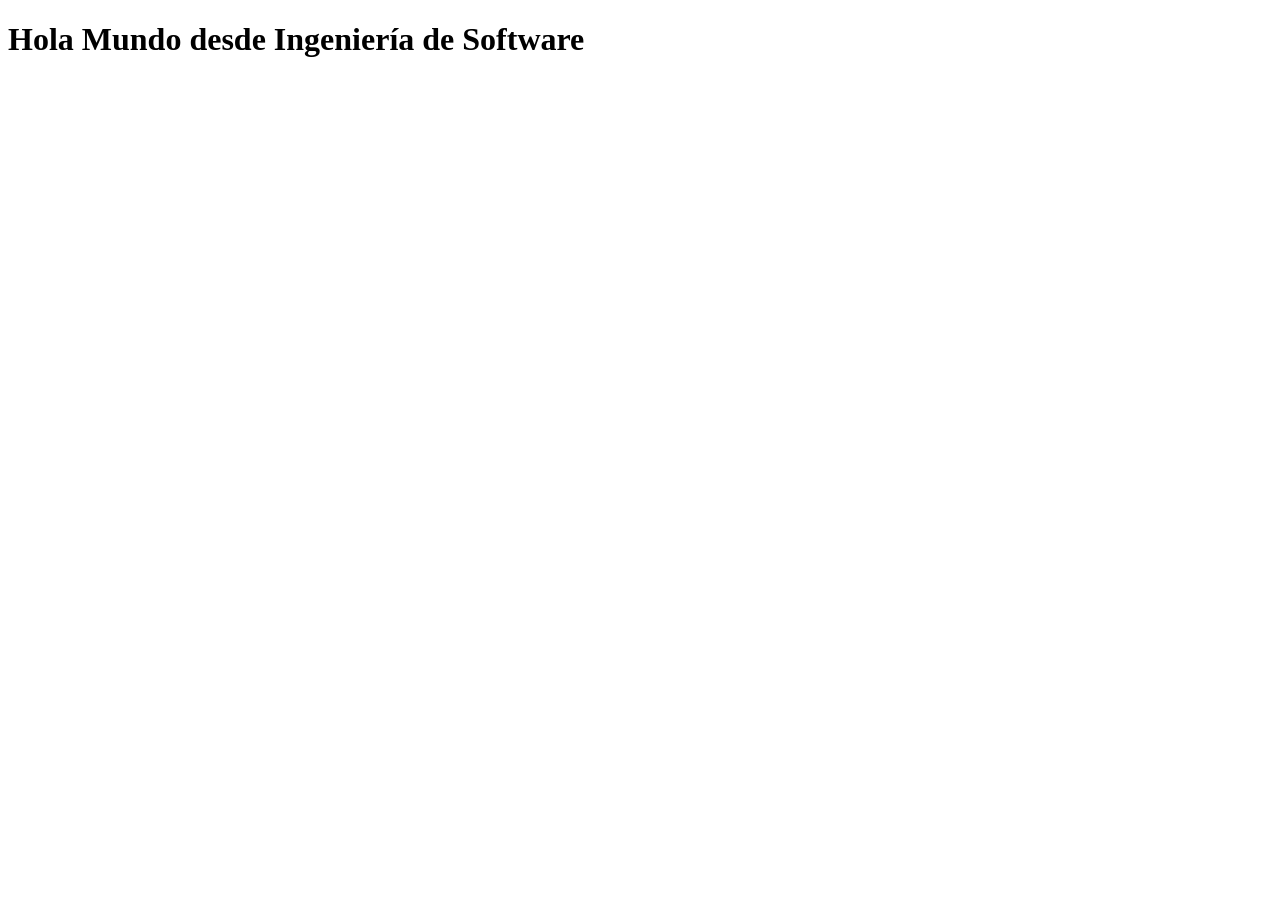
==== index.html @ 893bb473 "archivo html" ====
<!DOCTYPE html>
<html lang="en">
<head>
    <meta charset="UTF-8">
    <meta name="viewport" content="width=device-width, initial-scale=1.0">
    <title>Document</title>
</head>
<body>
    <h1>Hola Mundo desde Ingeniería de Software</h1>
</body>
</html>
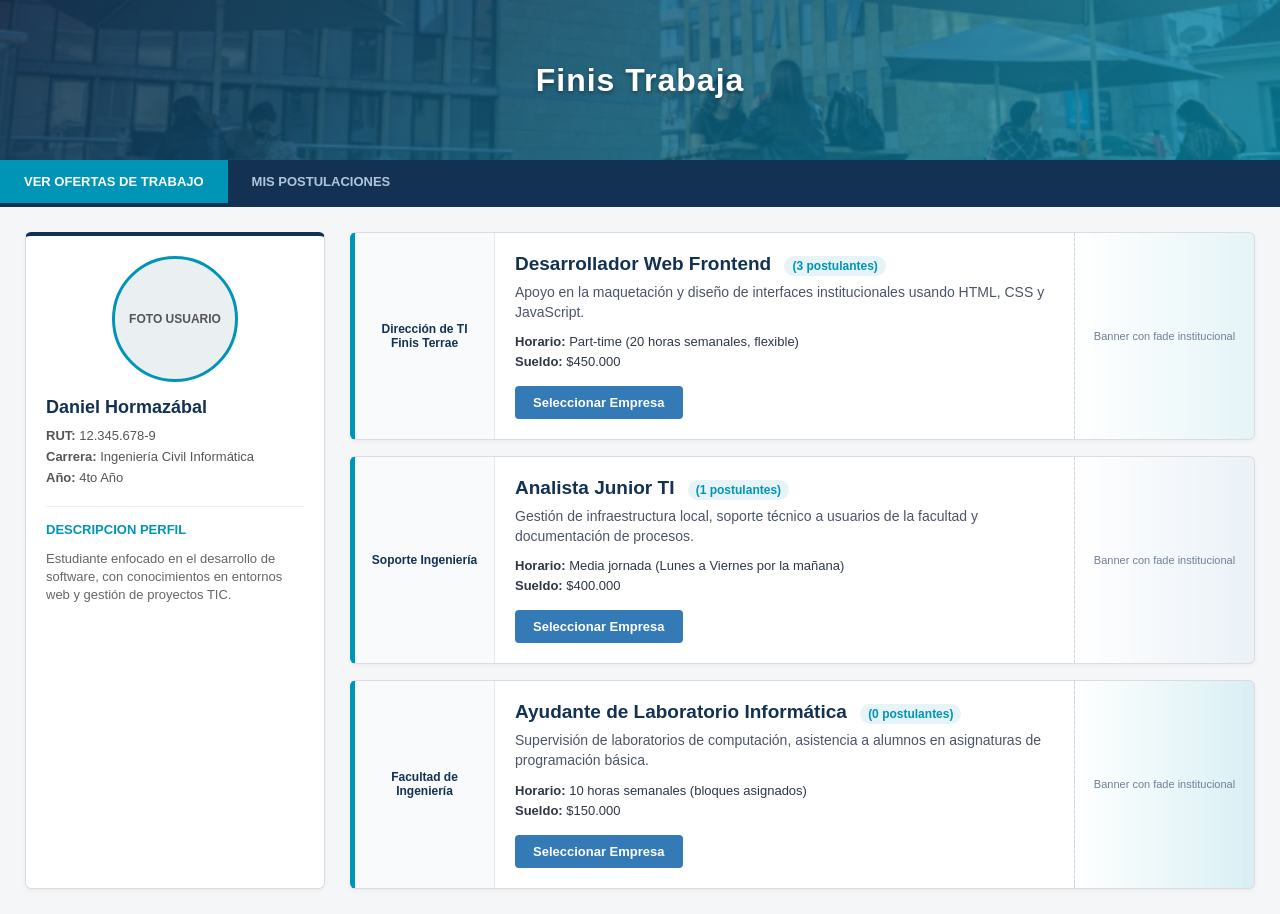
==== commit 08a9d547: "Estructura inicial de la página" ====
--- a/index.html
+++ b/index.html
@@ -1,11 +1,85 @@
 <!DOCTYPE html>
-<html lang="en">
+<html lang="es">
 <head>
     <meta charset="UTF-8">
     <meta name="viewport" content="width=device-width, initial-scale=1.0">
-    <title>Document</title>
+    <title>Finis Trabaja - Panel de Estudiante</title>
+    <!-- Vincularemos un archivo CSS más adelante para que se vea ordenado -->
+    <link rel="stylesheet" href="style.css">
 </head>
 <body>
-    <h1>Hola Mundo desde Ingeniería de Software</h1>
+
+<!-- 1. BANNER SUPERIOR DE LA UNIVERSIDAD -->
+    <header class="main-header">
+        <div class="banner-container">
+            <!-- Cargamos tu nueva imagen desde la carpeta -->
+            <img src="images/banner-uft.png" alt="Universidad Finis Terrae" class="banner-img">
+            <h1>Finis Trabaja</h1>
+        </div>
+        <!-- Navegación por pestañas -->
+        <nav class="tab-navigation">
+            <button class="tab-button active">VER OFERTAS DE TRABAJO</button>
+            <button class="tab-button">MIS POSTULACIONES</button>
+        </nav>
+    </header>
+
+    <div class="main-container">
+        
+        <!-- 2. BARRA LATERAL (DATOS USUARIO) -->
+        <aside class="profile-sidebar">
+            <div class="profile-avatar">FOTO USUARIO</div>
+            <div class="profile-info">
+                <h2>Daniel Hormazábal</h2>
+                <p><strong>RUT:</strong> 12.345.678-9</p>
+                <p><strong>Carrera:</strong> Ingeniería Civil Informática</p>
+                <p><strong>Año:</strong> 4to Año</p>
+            </div>
+            <div class="profile-description">
+                <h3>DESCRIPCION PERFIL</h3>
+                <p>Estudiante enfocado en el desarrollo de software, con conocimientos en entornos web y gestión de proyectos TIC.</p>
+            </div>
+        </aside>
+
+        <!-- 3. CONTENEDOR PRINCIPAL DE OFERTAS -->
+        <main class="offers-content">
+            
+            <!-- TARJETA DE OFERTA 1 -->
+            <article class="offer-card">
+                <div class="company-logo">FOTO EMPRESA</div>
+                
+                <div class="offer-details">
+                    <h2 class="offer-title">Desarrollador Web Frontend <span class="postulants-badge">(3 postulantes)</span></h2>
+                    <p class="offer-description">Busco estudiante para apoyar en la maquetación y diseño de interfaces usando HTML, CSS y componentes JavaScript.</p>
+                    <p class="offer-schedule"><strong>Horario:</strong> Part-time (20 horas semanales, flexible)</p>
+                    <p class="offer-salary"><strong>Sueldo:</strong> $450.000</p>
+                    <button class="apply-button">Seleccionar Empresa</button>
+                </div>
+
+                <div class="company-banner">
+                    <span>imagen empresa estilo banner con fade</span>
+                </div>
+            </article>
+
+            <!-- TARJETA DE OFERTA 2 -->
+            <article class="offer-card">
+                <div class="company-logo">FOTO EMPRESA</div>
+                
+                <div class="offer-details">
+                    <h2 class="offer-title">Analista Junior TI <span class="postulants-badge">(1 postulante)</span></h2>
+                    <p class="offer-description">Apoyo en la gestión de infraestructura local, soporte técnico a usuarios y documentación de procesos del área.</p>
+                    <p class="offer-schedule"><strong>Horario:</strong> Media jornada (Lunes a Viernes por la mañana)</p>
+                    <p class="offer-salary"><strong>Sueldo:</strong> $400.000</p>
+                    <button class="apply-button">Seleccionar Empresa</button>
+                </div>
+
+                <div class="company-banner">
+                    <span>imagen empresa estilo banner con fade</span>
+                </div>
+            </article>
+
+        </main>
+    </div>
+
+<script src="script.js"></script>
 </body>
 </html>
--- a/style.css
+++ b/style.css
@@ -0,0 +1,279 @@
+/* ==========================================================================
+   CONFIGURACIÓN GENERAL
+   ========================================================================== */
+body {
+    font-family: 'Segoe UI', Tahoma, Geneva, Verdana, sans-serif;
+    margin: 0;
+    padding: 0;
+    background-color: #f4f6f8;
+}
+
+/* ==========================================================================
+   1. BANNER SUPERIOR (IDENTIDAD E-FINIS)
+   ========================================================================== */
+.main-header {
+    background-color: #fff;
+    border-bottom: 4px solid #133253; /* Azul Marino Oscuro de la U */
+    width: 100%;
+}
+
+/* Contenedor del Banner: Ahora se estira por completo con la ventana */
+.banner-container {
+    position: relative; /* Para poder posicionar el filtro encima */
+    width: 100%;        /* Ocupa el 100% del ancho de la ventana */
+    height: 160px;      /* Altura fija para el banner */
+    background-color: #133253; /* Color de respaldo oficial */
+    overflow: hidden;
+    display: flex;
+    align-items: center;
+    justify-content: center;
+}
+
+/* CORRECCIÓN: La imagen ahora se adapta obligatoriamente al ancho de la ventana */
+.banner-img {
+    position: absolute;
+    top: 0;
+    left: 0;
+    width: 100%;        /* Fuerza a la imagen a cubrir todo el ancho disponible */
+    height: 100%;       /* Fuerza a la imagen a cubrir todo el alto disponible */
+    object-fit: cover;  /* Hace que la imagen se adapte y recorte sin deformarse ni dejar espacios blancos */
+    object-position: center; /* Centra el enfoque de la foto */
+}
+
+/* El filtro azul traslúcido encima de la foto */
+.banner-container::after {
+    content: '';
+    position: absolute;
+    top: 0;
+    left: 0;
+    width: 100%;
+    height: 100%;
+    /* Degradado con los dos colores institucionales y opacidad */
+    background: linear-gradient(135deg, rgba(19, 50, 83, 0.85), rgba(0, 148, 182, 0.7));
+    z-index: 1;
+}
+
+/* El título "Finis Trabaja" por sobre el filtro */
+.banner-container h1 {
+    position: relative;
+    z-index: 2; /* Lo levanta por encima del filtro */
+    color: white;
+    font-size: 32px;
+    font-weight: bold;
+    text-shadow: 0 2px 4px rgba(0,0,0,0.4);
+    margin: 0;
+    letter-spacing: 1px;
+}
+
+/* ==========================================================================
+   NAVEGACIÓN POR PESTAÑAS
+   ========================================================================== */
+.tab-navigation {
+    display: flex;
+    background-color: #133253; /* Fondo azul marino */
+    width: 100%;
+}
+
+.tab-button {
+    background: none;
+    border: none;
+    color: #b0c4de;
+    padding: 14px 24px;
+    font-size: 13px;
+    font-weight: bold;
+    cursor: pointer;
+    transition: background 0.2s, color 0.2s;
+}
+
+.tab-button:hover {
+    background-color: #1a446c;
+    color: #fff;
+}
+
+.tab-button.active {
+    background-color: #0094b6; /* Resalta con el turquesa de E-Finis */
+    color: white;
+}
+
+/* ==========================================================================
+   2. DISTRIBUCIÓN DEL PANEL (GRILLA DE DOS COLUMNAS)
+   ========================================================================== */
+.main-container {
+    display: grid;
+    grid-template-columns: 300px 1fr; /* 300px fijo para perfil, el resto para ofertas */
+    gap: 25px;
+    padding: 25px;
+    max-width: 1400px;
+    margin: 0 auto;
+}
+
+/* ==========================================================================
+   BARRA LATERAL (PERFIL DEL ESTUDIANTE)
+   ========================================================================== */
+.profile-sidebar {
+    background-color: white;
+    border: 1px solid #dcdcdc;
+    border-top: 4px solid #133253; /* Línea superior azul marino */
+    border-radius: 6px;
+    padding: 20px;
+    text-align: center;
+    box-shadow: 0 2px 4px rgba(0,0,0,0.04);
+}
+
+.profile-avatar {
+    width: 120px;
+    height: 120px;
+    border-radius: 50%; /* Lo hace círculo */
+    background-color: #eaeff2;
+    border: 3px solid #0094b6; /* Círculo turquesa de E-Finis */
+    margin: 0 auto 15px auto;
+    display: flex;
+    align-items: center;
+    justify-content: center;
+    font-weight: bold;
+    color: #555;
+    font-size: 12px;
+}
+
+.profile-info {
+    text-align: left;
+    border-bottom: 1px solid #edf1f4;
+    padding-bottom: 15px;
+    margin-bottom: 15px;
+}
+
+.profile-info h2 {
+    font-size: 18px;
+    margin: 0 0 10px 0;
+    color: #133253;
+}
+
+.profile-info p {
+    margin: 6px 0;
+    font-size: 13px;
+    color: #555;
+}
+
+.profile-description {
+    text-align: left;
+}
+
+.profile-description h3 {
+    font-size: 13px;
+    color: #0094b6;
+    margin: 0 0 6px 0;
+    text-transform: uppercase;
+}
+
+.profile-description p {
+    font-size: 13px;
+    color: #666;
+    line-height: 1.4;
+}
+
+/* ==========================================================================
+   3. CONTENEDOR Y TARJETAS DE OFERTAS
+   ========================================================================== */
+.offers-content {
+    display: flex;
+    flex-direction: column;
+    gap: 16px;
+}
+
+.offer-card {
+    background-color: white;
+    border: 1px solid #dcdcdc;
+    border-left: 5px solid #0094b6; /* Línea de acento turquesa al lado izquierdo */
+    border-radius: 6px;
+    display: grid;
+    grid-template-columns: 140px 1fr 180px; /* Logo, Info, Banner lateral */
+    align-items: center;
+    overflow: hidden;
+    box-shadow: 0 2px 4px rgba(0,0,0,0.04);
+    transition: transform 0.2s, box-shadow 0.2s;
+}
+
+/* Efecto visual cuando el mouse pasa sobre la tarjeta */
+.offer-card:hover {
+    transform: translateY(-2px);
+    box-shadow: 0 4px 8px rgba(0,0,0,0.08);
+}
+
+.company-logo {
+    height: 100%;
+    background-color: #f8fafc;
+    display: flex;
+    align-items: center;
+    justify-content: center;
+    font-size: 12px;
+    font-weight: bold;
+    color: #133253;
+    border-right: 1px solid #e2e8f0;
+    text-align: center;
+    padding: 15px;
+}
+
+.offer-details {
+    padding: 20px;
+}
+
+.offer-title {
+    font-size: 19px;
+    margin: 0 0 8px 0;
+    color: #133253;
+}
+
+.postulants-badge {
+    font-size: 12px;
+    color: #0094b6;
+    background-color: #e6f4f8;
+    padding: 3px 8px;
+    border-radius: 12px;
+    font-weight: 600;
+    margin-left: 8px;
+}
+
+.offer-description {
+    font-size: 14px;
+    color: #4a5568;
+    margin: 0 0 12px 0;
+    line-height: 1.4;
+}
+
+.offer-schedule, .offer-salary {
+    margin: 5px 0;
+    font-size: 13px;
+    color: #2d3748;
+}
+
+/* Botón de Selección (Azul de portales institucionales) */
+.apply-button {
+    margin-top: 12px;
+    background-color: #337ab7; /* Azul oficial de botones de login */
+    color: white;
+    border: none;
+    padding: 9px 18px;
+    border-radius: 4px;
+    font-weight: bold;
+    font-size: 13px;
+    cursor: pointer;
+    transition: background 0.2s;
+}
+
+.apply-button:hover {
+    background-color: #245988;
+}
+
+/* Banner de la empresa con desvanecido a la derecha */
+.company-banner {
+    height: 100%;
+    background: linear-gradient(90deg, rgba(255,255,255,1) 0%, rgba(0, 148, 182, 0.08) 100%);
+    display: flex;
+    align-items: center;
+    justify-content: center;
+    padding: 15px;
+    font-size: 11px;
+    color: #718096;
+    text-align: center;
+    border-left: 1px dashed #cbd5e0;
+}
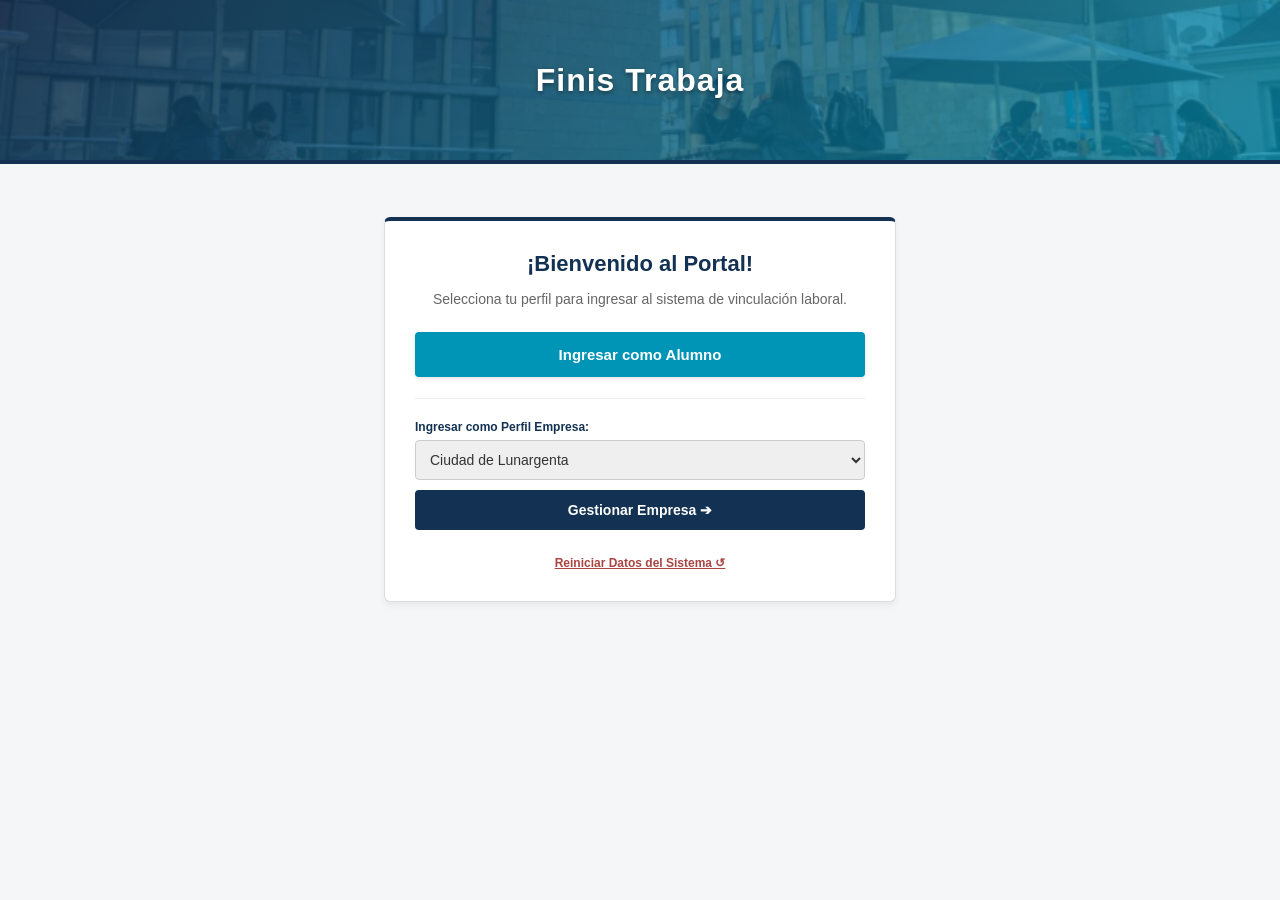
==== commit 24a8dab1: "Reestructuración y panel de empresas funcional" ====
--- a/index.html
+++ b/index.html
@@ -3,83 +3,63 @@
 <head>
     <meta charset="UTF-8">
     <meta name="viewport" content="width=device-width, initial-scale=1.0">
-    <title>Finis Trabaja - Panel de Estudiante</title>
-    <!-- Vincularemos un archivo CSS más adelante para que se vea ordenado -->
-    <link rel="stylesheet" href="style.css">
+    <title>Finis Trabaja - Inicio de Sesión</title>
+    <link rel="icon" type="image/png" href="images/favicon.png">
+    <link rel="stylesheet" href="css/style.css">
 </head>
 <body>
 
-<!-- 1. BANNER SUPERIOR DE LA UNIVERSIDAD -->
     <header class="main-header">
         <div class="banner-container">
-            <!-- Cargamos tu nueva imagen desde la carpeta -->
             <img src="images/banner-uft.png" alt="Universidad Finis Terrae" class="banner-img">
             <h1>Finis Trabaja</h1>
         </div>
-        <!-- Navegación por pestañas -->
-        <nav class="tab-navigation">
-            <button class="tab-button active">VER OFERTAS DE TRABAJO</button>
-            <button class="tab-button">MIS POSTULACIONES</button>
-        </nav>
     </header>
 
-    <div class="main-container">
-        
-        <!-- 2. BARRA LATERAL (DATOS USUARIO) -->
-        <aside class="profile-sidebar">
-            <div class="profile-avatar">FOTO USUARIO</div>
-            <div class="profile-info">
-                <h2>Daniel Hormazábal</h2>
-                <p><strong>RUT:</strong> 12.345.678-9</p>
-                <p><strong>Carrera:</strong> Ingeniería Civil Informática</p>
-                <p><strong>Año:</strong> 4to Año</p>
+    <div style="display: flex; justify-content: center; align-items: center; min-height: 50vh; padding: 20px;">
+        <div style="background-color: white; border: 1px solid #dcdcdc; border-top: 4px solid #133253; border-radius: 6px; padding: 30px; width: 100%; max-width: 450px; text-align: center; box-shadow: 0 4px 6px rgba(0,0,0,0.05);">
+            
+            <h2 style="color: #133253; margin-top: 0; margin-bottom: 10px; font-size: 22px;">¡Bienvenido al Portal!</h2>
+            <p style="color: #666; font-size: 14px; margin-bottom: 25px;">Selecciona tu perfil para ingresar al sistema de vinculación laboral.</p>
+            
+            <div style="display: flex; flex-direction: column; gap: 16px;">
+                
+                <a href="estudiante.html" style="display: block; background-color: #0094b6; color: white; text-decoration: none; padding: 14px; font-weight: bold; border-radius: 4px; font-size: 15px; transition: background 0.2s; box-shadow: 0 2px 4px rgba(0,0,0,0.1);">
+                    Ingresar como Alumno
+                </a>
+                
+                <hr style="border: 0; border-top: 1px solid #eee; margin: 5px 0;">
+
+                <div style="text-align: left;">
+                    <label style="font-size: 12px; font-weight: bold; color: #133253; display: block; margin-bottom: 6px;">Ingresar como Perfil Empresa:</label>
+                    <select id="loginEmpresaSelect" style="padding: 10px; border-radius: 4px; border: 1px solid #ccc; width: 100%; font-family: inherit; font-size: 14px; color: #333; cursor: pointer; margin-bottom: 10px;">
+                        <option value="Ciudad de Lunargenta">Ciudad de Lunargenta</option>
+                        <option value="Adeptus Mechanicus">Adeptus Mechanicus</option>
+                        <option value="Specialized Extracurricular Execution Squad (SEES)">SEES</option>
+                        <option value="Union Aerospace Corporation (UAC)">UAC</option>
+                        <option value="Gremio de Magos de Cyrodiil">Gremio de Magos de Cyrodiil</option>
+                        <option value="La Orden Horadrim">La Orden Horadrim</option>
+                    </select>
+                    <button onclick="loginComoEmpresa()" style="width: 100%; background-color: #133253; color: white; border: none; padding: 12px; font-weight: bold; border-radius: 4px; font-size: 14px; cursor: pointer;">
+                        Gestionar Empresa ➔
+                    </button>
+                </div>
+                
             </div>
-            <div class="profile-description">
-                <h3>DESCRIPCION PERFIL</h3>
-                <p>Estudiante enfocado en el desarrollo de software, con conocimientos en entornos web y gestión de proyectos TIC.</p>
-            </div>
-        </aside>
 
-        <!-- 3. CONTENEDOR PRINCIPAL DE OFERTAS -->
-        <main class="offers-content">
-            
-            <!-- TARJETA DE OFERTA 1 -->
-            <article class="offer-card">
-                <div class="company-logo">FOTO EMPRESA</div>
-                
-                <div class="offer-details">
-                    <h2 class="offer-title">Desarrollador Web Frontend <span class="postulants-badge">(3 postulantes)</span></h2>
-                    <p class="offer-description">Busco estudiante para apoyar en la maquetación y diseño de interfaces usando HTML, CSS y componentes JavaScript.</p>
-                    <p class="offer-schedule"><strong>Horario:</strong> Part-time (20 horas semanales, flexible)</p>
-                    <p class="offer-salary"><strong>Sueldo:</strong> $450.000</p>
-                    <button class="apply-button">Seleccionar Empresa</button>
-                </div>
+            <button onclick="localStorage.clear(); alert('Base de Datos simulada reiniciada con éxito.'); location.reload();" style="margin-top: 25px; background: none; border: none; color: #a94442; cursor: pointer; font-size: 12px; font-weight: bold; text-decoration: underline;">
+                Reiniciar Datos del Sistema ↺
+            </button>
 
-                <div class="company-banner">
-                    <span>imagen empresa estilo banner con fade</span>
-                </div>
-            </article>
-
-            <!-- TARJETA DE OFERTA 2 -->
-            <article class="offer-card">
-                <div class="company-logo">FOTO EMPRESA</div>
-                
-                <div class="offer-details">
-                    <h2 class="offer-title">Analista Junior TI <span class="postulants-badge">(1 postulante)</span></h2>
-                    <p class="offer-description">Apoyo en la gestión de infraestructura local, soporte técnico a usuarios y documentación de procesos del área.</p>
-                    <p class="offer-schedule"><strong>Horario:</strong> Media jornada (Lunes a Viernes por la mañana)</p>
-                    <p class="offer-salary"><strong>Sueldo:</strong> $400.000</p>
-                    <button class="apply-button">Seleccionar Empresa</button>
-                </div>
-
-                <div class="company-banner">
-                    <span>imagen empresa estilo banner con fade</span>
-                </div>
-            </article>
-
-        </main>
+        </div>
     </div>
 
-<script src="script.js"></script>
+    <script>
+        function loginComoEmpresa() {
+            const empresaSeleccionada = document.getElementById('loginEmpresaSelect').value;
+            sessionStorage.setItem('empresaLogueada', empresaSeleccionada);
+            window.location.href = 'empresa.html';
+        }
+    </script>
 </body>
 </html>
--- a/css/style.css
+++ b/css/style.css
@@ -0,0 +1,299 @@
+/* ==========================================================================
+   CONFIGURACIÓN GENERAL
+   ========================================================================== */
+body {
+    font-family: 'Segoe UI', Tahoma, Geneva, Verdana, sans-serif;
+    margin: 0;
+    padding: 0;
+    background-color: #f4f6f8;
+}
+
+/* ==========================================================================
+   1. BANNER SUPERIOR DE LA UNIVERSIDAD
+   ========================================================================== */
+.main-header {
+    background-color: #fff;
+    border-bottom: 4px solid #133253; /* Azul Marino UFT */
+    width: 100%;
+}
+
+.banner-container {
+    position: relative;
+    width: 100%;
+    height: 160px;
+    background-color: #133253;
+    overflow: hidden;
+    display: flex;
+    align-items: center;
+    justify-content: center;
+}
+
+.banner-img {
+    position: absolute;
+    top: 0;
+    left: 0;
+    width: 100%;
+    height: 100%;
+    object-fit: cover;
+    object-position: center;
+}
+
+.banner-container::after {
+    content: '';
+    position: absolute;
+    top: 0;
+    left: 0;
+    width: 100%;
+    height: 100%;
+    background: linear-gradient(135deg, rgba(19, 50, 83, 0.85), rgba(0, 148, 182, 0.7));
+    z-index: 1;
+}
+
+.banner-container h1 {
+    position: relative;
+    z-index: 2;
+    color: white;
+    font-size: 32px;
+    font-weight: bold;
+    text-shadow: 0 2px 4px rgba(0,0,0,0.4);
+    margin: 0;
+    letter-spacing: 1px;
+}
+
+/* Navegación por pestañas */
+.tab-navigation {
+    display: flex;
+    background-color: #133253;
+    width: 100%;
+}
+
+.tab-button {
+    background: none;
+    border: none;
+    color: #b0c4de;
+    padding: 14px 24px;
+    font-size: 13px;
+    font-weight: bold;
+    cursor: pointer;
+    transition: background 0.2s, color 0.2s;
+}
+
+.tab-button:hover {
+    background-color: #1a446c;
+    color: #fff;
+}
+
+.tab-button.active {
+    background-color: #0094b6; /* Turquesa E-Finis */
+    color: white;
+}
+
+/* ==========================================================================
+   2. DISTRIBUCIÓN DEL PANEL (GRILLA GENERAL)
+   ========================================================================== */
+.main-container {
+    display: grid;
+    grid-template-columns: 300px 1fr;
+    gap: 25px;
+    padding: 25px;
+    max-width: 1400px;
+    margin: 0 auto;
+}
+
+/* Barra lateral de perfil */
+.profile-sidebar {
+    background-color: white;
+    border: 1px solid #dcdcdc;
+    border-top: 4px solid #133253;
+    border-radius: 6px;
+    padding: 20px;
+    text-align: center;
+    box-shadow: 0 2px 4px rgba(0,0,0,0.04);
+}
+
+.profile-avatar {
+    width: 120px;
+    height: 120px;
+    border-radius: 50%;
+    background-color: #eaeff2;
+    border: 3px solid #0094b6;
+    margin: 0 auto 15px auto;
+    display: flex;
+    align-items: center;
+    justify-content: center;
+    font-weight: bold;
+    color: #555;
+    font-size: 12px;
+}
+
+.profile-info {
+    text-align: left;
+    border-bottom: 1px solid #edf1f4;
+    padding-bottom: 15px;
+    margin-bottom: 15px;
+}
+
+.profile-info h2 {
+    font-size: 18px;
+    margin: 0 0 10px 0;
+    color: #133253;
+}
+
+.profile-info p {
+    margin: 6px 0;
+    font-size: 13px;
+    color: #555;
+}
+
+.profile-description {
+    text-align: left;
+}
+
+.profile-description h3 {
+    font-size: 13px;
+    color: #0094b6;
+    margin: 0 0 6px 0;
+    text-transform: uppercase;
+}
+
+.profile-description p {
+    font-size: 13px;
+    color: #666;
+    line-height: 1.4;
+}
+
+/* ==========================================================================
+   3. CONTENEDOR Y NUEVAS TARJETAS DE OFERTAS
+   ========================================================================== */
+.offers-content {
+    display: flex;
+    flex-direction: column;
+    gap: 16px;
+}
+
+.offer-card {
+    position: relative; /* Clave para posicionar el fondo absoluto detrás */
+    background-color: white;
+    border: 1px solid #dcdcdc;
+    border-left: 5px solid #0094b6; /* Línea turquesa izquierda */
+    border-radius: 6px;
+    display: grid;
+    grid-template-columns: 160px 1fr; /* 2 Columnas fijas: Logo y Detalles */
+    overflow: hidden;
+    box-shadow: 0 2px 4px rgba(0,0,0,0.04);
+    transition: transform 0.2s, box-shadow 0.2s;
+}
+
+.offer-card:hover {
+    transform: translateY(-2px);
+    box-shadow: 0 4px 8px rgba(0,0,0,0.08);
+}
+
+/* NUEVO: El banner colocado como un fondo sutil que se desvanece hacia el centro */
+.card-background-banner {
+    position: absolute;
+    top: 0;
+    right: 0;
+    width: 50%; /* Cubre la mitad derecha de la tarjeta */
+    height: 100%;
+    background-size: cover;
+    background-position: center;
+    z-index: 1;
+    opacity: 0.25; /* Súper bajito para que no compita con el texto */
+    /* Truco de máscara: Se va desvaneciendo (haciendo transparente) de derecha a izquierda */
+    -webkit-mask-image: linear-gradient(to left, rgba(0,0,0,1) 0%, rgba(0,0,0,0) 100%);
+    mask-image: linear-gradient(to left, rgba(0,0,0,1) 0%, rgba(0,0,0,0) 100%);
+    pointer-events: none; /* Evita que bloquee los clics en los botones */
+}
+
+/* CONTENEDOR DEL LOGO (CENTRADITO) */
+.company-logo-container {
+    display: flex;
+    flex-direction: column;
+    align-items: center;     /* Centra horizontalmente */
+    justify-content: center;    /* Centra verticalmente */
+    padding: 20px;
+    background-color: rgba(248, 250, 252, 0.8); /* Fondo semi-transparente limpio */
+    border-right: 1px solid #e2e8f0;
+    text-align: center;
+    z-index: 2; /* Por encima del banner */
+}
+
+/* LOGO CIRCULAR SOLICITADO */
+.company-circular-logo {
+    width: 85px;
+    height: 85px;
+    border-radius: 50%; /* Lo hace perfectamente redondo */
+    object-fit: cover;  /* Centra la imagen adentro del círculo sin estirarse */
+    border: 3px solid #133253; /* Borde elegante en azul marino */
+    background-color: #fff;
+    box-shadow: 0 2px 5px rgba(0,0,0,0.1);
+}
+
+.company-name-label {
+    font-size: 12px;
+    font-weight: bold;
+    margin-top: 10px;
+    color: #133253;
+}
+
+/* DETALLES DE LA OFERTA */
+.offer-details {
+    padding: 20px;
+    z-index: 2; /* Garantiza que el texto quede siempre sobre el banner de fondo */
+}
+
+.offer-title {
+    font-size: 19px;
+    margin: 0 0 8px 0;
+    color: #133253;
+    display: flex;
+    align-items: center;
+    gap: 10px;
+}
+
+.postulants-badge {
+    font-size: 11px;
+    color: #0094b6;
+    background-color: #e6f4f8;
+    padding: 3px 9px;
+    border-radius: 12px;
+    font-weight: 600;
+}
+
+.offer-description {
+    font-size: 14px;
+    color: #333; /* Un pelito más oscuro para máxima legibilidad */
+    margin: 0 0 14px 0;
+    line-height: 1.5;
+    max-width: 85%; /* Evita que el texto choque directamente con el borde derecho del banner */
+}
+
+.offer-info-line {
+    margin: 5px 0;
+    font-size: 13px;
+    color: #2d3748;
+}
+
+/* BOTONES DE ACCIÓN */
+.apply-button {
+    margin-top: 12px;
+    background-color: #337ab7;
+    color: white;
+    border: none;
+    padding: 9px 18px;
+    border-radius: 4px;
+    font-weight: bold;
+    font-size: 13px;
+    cursor: pointer;
+    transition: background 0.2s;
+}
+
+.apply-button:hover {
+    background-color: #245988;
+}
+
+.apply-button.btn-success {
+    background-color: #28a745 !important;
+    cursor: default;
+}
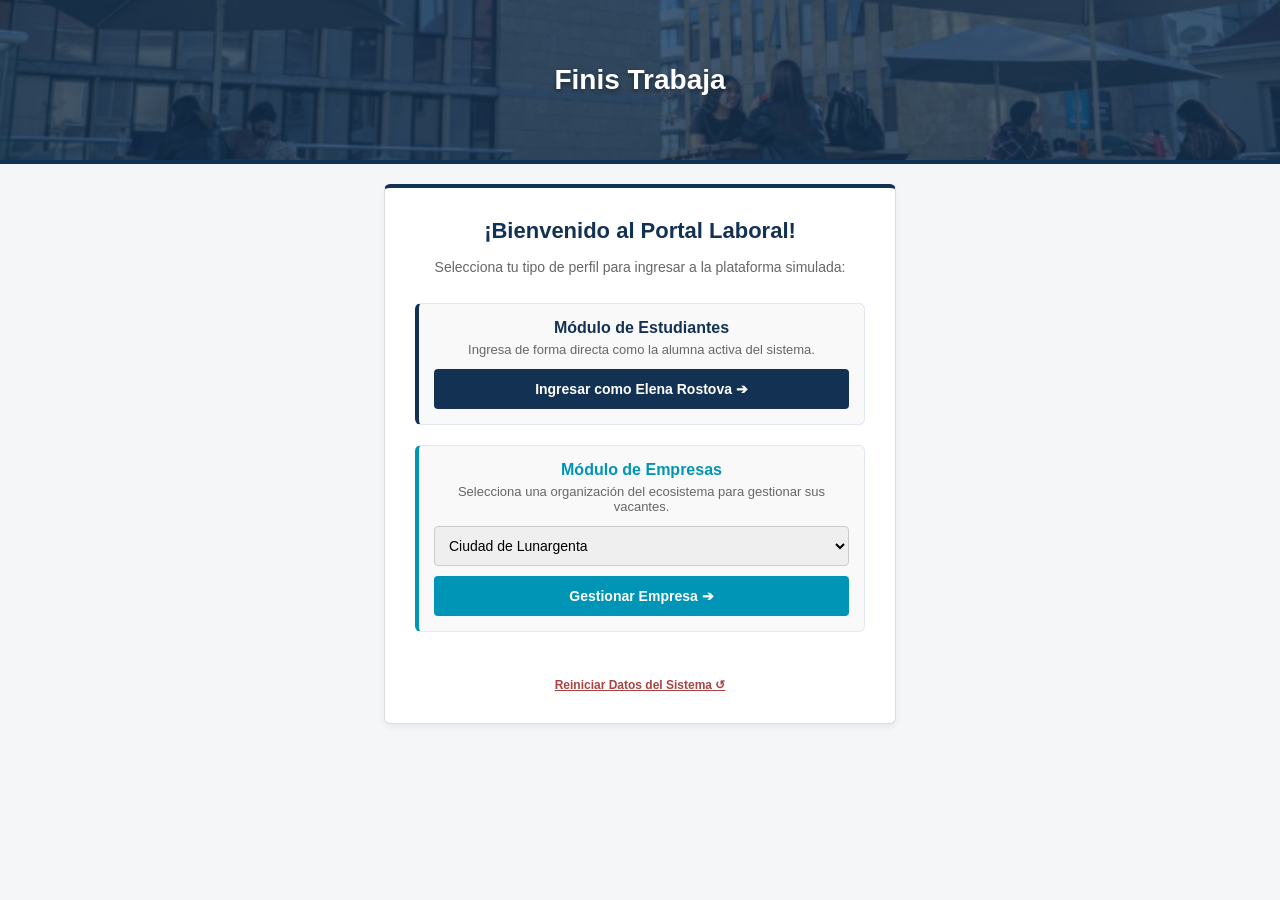
==== commit 1362d19d: "v1.0.0 finalizada y documentada" ====
--- a/index.html
+++ b/index.html
@@ -16,23 +16,26 @@
         </div>
     </header>
 
-    <div style="display: flex; justify-content: center; align-items: center; min-height: 50vh; padding: 20px;">
-        <div style="background-color: white; border: 1px solid #dcdcdc; border-top: 4px solid #133253; border-radius: 6px; padding: 30px; width: 100%; max-width: 450px; text-align: center; box-shadow: 0 4px 6px rgba(0,0,0,0.05);">
+    <div class="login-wrapper">
+        <div class="login-card">
             
-            <h2 style="color: #133253; margin-top: 0; margin-bottom: 10px; font-size: 22px;">¡Bienvenido al Portal!</h2>
-            <p style="color: #666; font-size: 14px; margin-bottom: 25px;">Selecciona tu perfil para ingresar al sistema de vinculación laboral.</p>
-            
-            <div style="display: flex; flex-direction: column; gap: 16px;">
+            <h2 class="login-title">¡Bienvenido al Portal Laboral!</h2>
+            <p class="login-subtitle">Selecciona tu tipo de perfil para ingresar a la plataforma simulada:</p>
+
+            <div class="login-section border-student">
+                <h3 class="section-title color-student">Módulo de Estudiantes</h3>
+                <p class="section-desc">Ingresa de forma directa como la alumna activa del sistema.</p>
+                <a href="estudiante.html" class="btn-login bg-student">
+                    Ingresar como Elena Rostova ➔
+                </a>
+            </div>
+
+            <div class="login-section border-company">
+                <h3 class="section-title color-company">Módulo de Empresas</h3>
+                <p class="section-desc">Selecciona una organización del ecosistema para gestionar sus vacantes.</p>
                 
-                <a href="estudiante.html" style="display: block; background-color: #0094b6; color: white; text-decoration: none; padding: 14px; font-weight: bold; border-radius: 4px; font-size: 15px; transition: background 0.2s; box-shadow: 0 2px 4px rgba(0,0,0,0.1);">
-                    Ingresar como Alumno
-                </a>
-                
-                <hr style="border: 0; border-top: 1px solid #eee; margin: 5px 0;">
-
-                <div style="text-align: left;">
-                    <label style="font-size: 12px; font-weight: bold; color: #133253; display: block; margin-bottom: 6px;">Ingresar como Perfil Empresa:</label>
-                    <select id="loginEmpresaSelect" style="padding: 10px; border-radius: 4px; border: 1px solid #ccc; width: 100%; font-family: inherit; font-size: 14px; color: #333; cursor: pointer; margin-bottom: 10px;">
+                <div class="select-group">
+                    <select id="loginEmpresaSelect" class="form-select">
                         <option value="Ciudad de Lunargenta">Ciudad de Lunargenta</option>
                         <option value="Adeptus Mechanicus">Adeptus Mechanicus</option>
                         <option value="Specialized Extracurricular Execution Squad (SEES)">SEES</option>
@@ -40,14 +43,13 @@
                         <option value="Gremio de Magos de Cyrodiil">Gremio de Magos de Cyrodiil</option>
                         <option value="La Orden Horadrim">La Orden Horadrim</option>
                     </select>
-                    <button onclick="loginComoEmpresa()" style="width: 100%; background-color: #133253; color: white; border: none; padding: 12px; font-weight: bold; border-radius: 4px; font-size: 14px; cursor: pointer;">
+                    <button onclick="loginComoEmpresa()" class="btn-login bg-company">
                         Gestionar Empresa ➔
                     </button>
                 </div>
-                
             </div>
 
-            <button onclick="localStorage.clear(); alert('Base de Datos simulada reiniciada con éxito.'); location.reload();" style="margin-top: 25px; background: none; border: none; color: #a94442; cursor: pointer; font-size: 12px; font-weight: bold; text-decoration: underline;">
+            <button onclick="reinicioGlobal()" class="btn-reset-link">
                 Reiniciar Datos del Sistema ↺
             </button>
 
@@ -55,11 +57,27 @@
     </div>
 
     <script>
+        /**
+         * loginComoEmpresa
+         * Captura la selección de la empresa y la persiste en SessionStorage para
+         * simular una sesión de usuario autenticado en la ventana actual.
+         */
         function loginComoEmpresa() {
             const empresaSeleccionada = document.getElementById('loginEmpresaSelect').value;
             sessionStorage.setItem('empresaLogueada', empresaSeleccionada);
             window.location.href = 'empresa.html';
         }
+
+        /**
+         * reinicioGlobal
+         * Limpia por completo el almacenamiento local para forzar a db.js a
+         * re-hidratar los datos de prueba en la siguiente recarga.
+         */
+        function reinicioGlobal() {
+            localStorage.clear();
+            alert('Base de Datos simulada reiniciada con éxito.');
+            location.reload();
+        }
     </script>
 </body>
 </html>
--- a/css/style.css
+++ b/css/style.css
@@ -1,19 +1,20 @@
 /* ==========================================================================
-   CONFIGURACIÓN GENERAL
+   CONFIGURACIÓN GENERAL Y RESET
    ========================================================================== */
 body {
     font-family: 'Segoe UI', Tahoma, Geneva, Verdana, sans-serif;
     margin: 0;
     padding: 0;
     background-color: #f4f6f8;
-}
-
-/* ==========================================================================
-   1. BANNER SUPERIOR DE LA UNIVERSIDAD
+    color: #333;
+}
+
+/* ==========================================================================
+   1. COMPONENTES DEL ENCABEZADO INSTITUCIONAL
    ========================================================================== */
 .main-header {
     background-color: #fff;
-    border-bottom: 4px solid #133253; /* Azul Marino UFT */
+    border-bottom: 4px solid #133253; /* Azul Marino Institucional */
     width: 100%;
 }
 
@@ -38,6 +39,7 @@
     object-position: center;
 }
 
+/* Capa de contraste oscuro sobre el banner para asegurar legibilidad del texto */
 .banner-container::after {
     content: '';
     position: absolute;
@@ -45,189 +47,219 @@
     left: 0;
     width: 100%;
     height: 100%;
-    background: linear-gradient(135deg, rgba(19, 50, 83, 0.85), rgba(0, 148, 182, 0.7));
+    background-color: rgba(19, 50, 83, 0.75);
     z-index: 1;
 }
 
-.banner-container h1 {
+.main-header h1 {
     position: relative;
+    color: #fff;
+    font-size: 28px;
+    font-weight: bold;
     z-index: 2;
+    margin: 0;
+    text-shadow: 0 2px 4px rgba(0,0,0,0.4);
+}
+
+/* Acciones Flotantes en el Header */
+.btn-header-action {
+    position: absolute;
+    top: 20px;
     color: white;
-    font-size: 32px;
-    font-weight: bold;
-    text-shadow: 0 2px 4px rgba(0,0,0,0.4);
-    margin: 0;
-    letter-spacing: 1px;
-}
-
-/* Navegación por pestañas */
+    padding: 8px 15px;
+    border-radius: 4px;
+    border: none;
+    cursor: pointer;
+    font-size: 12px;
+    font-weight: bold;
+    z-index: 10;
+    text-decoration: none;
+    transition: background 0.2s;
+}
+.btn-danger-action { background: rgba(217, 83, 79, 0.9); }
+.btn-danger-action:hover { background: rgba(217, 83, 79, 1); }
+.btn-dark-action { background: rgba(0,0,0,0.5); }
+.btn-dark-action:hover { background: rgba(0,0,0,0.7); }
+.position-left { right: 160px; }
+.position-right { right: 20px; }
+
+/* ==========================================================================
+   2. SISTEMA DE PESTAÑAS (TAB NAVIGATION)
+   ========================================================================== */
 .tab-navigation {
     display: flex;
-    background-color: #133253;
-    width: 100%;
+    justify-content: center;
+    background-color: #fff;
+    border-bottom: 1px solid #e2e8f0;
 }
 
 .tab-button {
     background: none;
     border: none;
-    color: #b0c4de;
-    padding: 14px 24px;
+    padding: 15px 30px;
     font-size: 13px;
     font-weight: bold;
+    color: #718096;
     cursor: pointer;
-    transition: background 0.2s, color 0.2s;
+    position: relative;
+    transition: color 0.2s;
 }
 
 .tab-button:hover {
-    background-color: #1a446c;
-    color: #fff;
+    color: #133253;
 }
 
 .tab-button.active {
-    background-color: #0094b6; /* Turquesa E-Finis */
-    color: white;
-}
-
-/* ==========================================================================
-   2. DISTRIBUCIÓN DEL PANEL (GRILLA GENERAL)
+    color: #133253;
+}
+
+/* Indicador lineal inferior para la pestaña activa */
+.tab-button.active::after {
+    content: '';
+    position: absolute;
+    bottom: 0;
+    left: 0;
+    width: 100%;
+    height: 4px;
+    background-color: #0094b6; /* Celeste Corporativo */
+}
+
+/* ==========================================================================
+   3. ARQUITECTURA DEL CONTENEDOR GRID/SIDEBAR
    ========================================================================== */
 .main-container {
     display: grid;
     grid-template-columns: 300px 1fr;
     gap: 25px;
+    max-width: 1200px;
+    margin: 30px auto;
+    padding: 0 20px;
+}
+
+/* Estilos de la Barra Lateral */
+.profile-sidebar {
+    background-color: #fff;
+    border: 1px solid #e2e8f0;
+    border-radius: 8px;
     padding: 25px;
-    max-width: 1400px;
-    margin: 0 auto;
-}
-
-/* Barra lateral de perfil */
-.profile-sidebar {
-    background-color: white;
-    border: 1px solid #dcdcdc;
-    border-top: 4px solid #133253;
-    border-radius: 6px;
-    padding: 20px;
-    text-align: center;
-    box-shadow: 0 2px 4px rgba(0,0,0,0.04);
+    height: fit-content;
+    box-shadow: 0 4px 6px rgba(0,0,0,0.02);
 }
 
 .profile-avatar {
-    width: 120px;
-    height: 120px;
+    width: 100px;
+    height: 100px;
     border-radius: 50%;
-    background-color: #eaeff2;
-    border: 3px solid #0094b6;
-    margin: 0 auto 15px auto;
+    background-color: #e2e8f0;
+    margin: 0 auto 20px auto;
     display: flex;
     align-items: center;
     justify-content: center;
-    font-weight: bold;
-    color: #555;
-    font-size: 12px;
+    color: #718096;
+    font-weight: bold;
+    border: 3px solid #133253;
+}
+
+.circular-avatar {
+    overflow: hidden;
+    padding: 0;
+    background: #fff;
+}
+
+.circular-avatar img {
+    width: 100%;
+    height: 100%;
+    object-fit: cover;
+    display: block;
 }
 
 .profile-info {
-    text-align: left;
-    border-bottom: 1px solid #edf1f4;
+    text-align: center;
+    border-bottom: 1px solid #e2e8f0;
     padding-bottom: 15px;
     margin-bottom: 15px;
 }
 
 .profile-info h2 {
+    margin: 0 0 8px 0;
     font-size: 18px;
-    margin: 0 0 10px 0;
     color: #133253;
 }
 
 .profile-info p {
-    margin: 6px 0;
+    margin: 5px 0;
     font-size: 13px;
-    color: #555;
-}
-
-.profile-description {
-    text-align: left;
+    color: #4a5568;
 }
 
 .profile-description h3 {
-    font-size: 13px;
-    color: #0094b6;
-    margin: 0 0 6px 0;
-    text-transform: uppercase;
+    font-size: 12px;
+    color: #a0aec0;
+    letter-spacing: 1px;
+    margin: 0 0 8px 0;
 }
 
 .profile-description p {
     font-size: 13px;
-    color: #666;
-    line-height: 1.4;
-}
-
-/* ==========================================================================
-   3. CONTENEDOR Y NUEVAS TARJETAS DE OFERTAS
+    color: #4a5568;
+    line-height: 1.5;
+    margin: 0;
+}
+
+/* ==========================================================================
+   4. TARJETAS DE OFERTA Y ACORDEONES (ZONA DINÁMICA)
    ========================================================================== */
 .offers-content {
     display: flex;
     flex-direction: column;
-    gap: 16px;
+    gap: 15px;
 }
 
 .offer-card {
-    position: relative; /* Clave para posicionar el fondo absoluto detrás */
-    background-color: white;
-    border: 1px solid #dcdcdc;
-    border-left: 5px solid #0094b6; /* Línea turquesa izquierda */
-    border-radius: 6px;
+    position: relative;
+    background-color: #fff;
+    border: 1px solid #e2e8f0;
+    border-radius: 8px;
     display: grid;
-    grid-template-columns: 160px 1fr; /* 2 Columnas fijas: Logo y Detalles */
+    grid-template-columns: 180px 1fr;
     overflow: hidden;
-    box-shadow: 0 2px 4px rgba(0,0,0,0.04);
+    box-shadow: 0 4px 6px rgba(0,0,0,0.02);
     transition: transform 0.2s, box-shadow 0.2s;
 }
 
-.offer-card:hover {
-    transform: translateY(-2px);
-    box-shadow: 0 4px 8px rgba(0,0,0,0.08);
-}
-
-/* NUEVO: El banner colocado como un fondo sutil que se desvanece hacia el centro */
+/* Banner decorativo difuminado al interior de las tarjetas */
 .card-background-banner {
     position: absolute;
     top: 0;
-    right: 0;
-    width: 50%; /* Cubre la mitad derecha de la tarjeta */
+    left: 0;
+    width: 100%;
     height: 100%;
     background-size: cover;
     background-position: center;
+    filter: blur(15px);
+    opacity: 0.15;
     z-index: 1;
-    opacity: 0.25; /* Súper bajito para que no compita con el texto */
-    /* Truco de máscara: Se va desvaneciendo (haciendo transparente) de derecha a izquierda */
-    -webkit-mask-image: linear-gradient(to left, rgba(0,0,0,1) 0%, rgba(0,0,0,0) 100%);
-    mask-image: linear-gradient(to left, rgba(0,0,0,1) 0%, rgba(0,0,0,0) 100%);
-    pointer-events: none; /* Evita que bloquee los clics en los botones */
-}
-
-/* CONTENEDOR DEL LOGO (CENTRADITO) */
+    pointer-events: none;
+}
+
 .company-logo-container {
+    background-color: #f8fafc;
+    border-right: 1px solid #e2e8f0;
     display: flex;
     flex-direction: column;
-    align-items: center;     /* Centra horizontalmente */
-    justify-content: center;    /* Centra verticalmente */
+    align-items: center;
+    justify-content: center;
     padding: 20px;
-    background-color: rgba(248, 250, 252, 0.8); /* Fondo semi-transparente limpio */
-    border-right: 1px solid #e2e8f0;
-    text-align: center;
-    z-index: 2; /* Por encima del banner */
-}
-
-/* LOGO CIRCULAR SOLICITADO */
+    z-index: 2;
+}
+
 .company-circular-logo {
-    width: 85px;
-    height: 85px;
-    border-radius: 50%; /* Lo hace perfectamente redondo */
-    object-fit: cover;  /* Centra la imagen adentro del círculo sin estirarse */
-    border: 3px solid #133253; /* Borde elegante en azul marino */
-    background-color: #fff;
-    box-shadow: 0 2px 5px rgba(0,0,0,0.1);
+    width: 70px;
+    height: 70px;
+    border-radius: 50%;
+    object-fit: cover;
+    border: 2px solid #133253;
+    background-color: #fff;
 }
 
 .company-name-label {
@@ -235,65 +267,126 @@
     font-weight: bold;
     margin-top: 10px;
     color: #133253;
-}
-
-/* DETALLES DE LA OFERTA */
+    text-align: center;
+}
+
 .offer-details {
     padding: 20px;
-    z-index: 2; /* Garantiza que el texto quede siempre sobre el banner de fondo */
+    z-index: 2;
 }
 
 .offer-title {
     font-size: 19px;
     margin: 0 0 8px 0;
     color: #133253;
-    display: flex;
-    align-items: center;
-    gap: 10px;
-}
-
-.postulants-badge {
-    font-size: 11px;
-    color: #0094b6;
-    background-color: #e6f4f8;
-    padding: 3px 9px;
-    border-radius: 12px;
-    font-weight: 600;
 }
 
 .offer-description {
     font-size: 14px;
-    color: #333; /* Un pelito más oscuro para máxima legibilidad */
-    margin: 0 0 14px 0;
+    color: #4a5568;
+    margin: 0 0 15px 0;
     line-height: 1.5;
-    max-width: 85%; /* Evita que el texto choque directamente con el borde derecho del banner */
 }
 
 .offer-info-line {
-    margin: 5px 0;
+    font-size: 12px;
+    color: #718096;
+    margin: 0 0 15px 0;
+}
+
+/* Botones de Acción Estándar */
+.apply-button {
+    background-color: #0094b6;
+    color: #fff;
+    border: none;
+    padding: 10px 20px;
     font-size: 13px;
-    color: #2d3748;
-}
-
-/* BOTONES DE ACCIÓN */
-.apply-button {
-    margin-top: 12px;
-    background-color: #337ab7;
-    color: white;
-    border: none;
-    padding: 9px 18px;
+    font-weight: bold;
     border-radius: 4px;
-    font-weight: bold;
-    font-size: 13px;
     cursor: pointer;
-    transition: background 0.2s;
-}
-
-.apply-button:hover {
-    background-color: #245988;
-}
-
-.apply-button.btn-success {
-    background-color: #28a745 !important;
-    cursor: default;
+    transition: background-color 0.2s;
+}
+
+.apply-button:hover:not(:disabled) {
+    background-color: #007a96;
+}
+
+.apply-button:disabled {
+    cursor: not-allowed;
+    opacity: 0.85;
+}
+
+.btn-success { background-color: #28a745 !important; color: white; }
+.btn-danger { background-color: #dc3545 !important; color: white; }
+
+/* ==========================================================================
+   5. COMPONENTES DE LOGIN (INDEX.HTML)
+   ========================================================================== */
+.login-wrapper {
+    display: flex; 
+    justify-content: center; 
+    align-items: center; 
+    min-height: 60vh; 
+    padding: 20px;
+}
+
+.login-card {
+    background-color: white; 
+    border: 1px solid #dcdcdc; 
+    border-top: 4px solid #133253; 
+    border-radius: 6px; 
+    padding: 30px; 
+    width: 100%; 
+    max-width: 450px; 
+    text-align: center; 
+    box-shadow: 0 4px 6px rgba(0,0,0,0.05);
+}
+
+.login-title { color: #133253; margin-top: 0; margin-bottom: 10px; font-size: 22px; }
+.login-subtitle { color: #666; font-size: 14px; margin-bottom: 25px; line-height: 1.4; }
+
+.login-section {
+    background-color: #f9f9f9; 
+    border: 1px solid #e2e8f0; 
+    border-radius: 6px; 
+    padding: 15px; 
+    margin-bottom: 20px;
+}
+.border-student { border-left: 4px solid #133253; }
+.border-company { border-left: 4px solid #0094b6; }
+
+.section-title { margin-top: 0; margin-bottom: 5px; font-size: 16px; font-weight: bold; }
+.color-student { color: #133253; }
+.color-company { color: #0094b6; }
+
+.section-desc { margin: 0 0 12px 0; font-size: 13px; color: #666; }
+
+.btn-login {
+    display: block; 
+    text-decoration: none; 
+    color: white; 
+    border: none; 
+    padding: 12px; 
+    font-weight: bold; 
+    border-radius: 4px; 
+    font-size: 14px; 
+    cursor: pointer;
+    transition: opacity 0.2s;
+}
+.btn-login:hover { opacity: 0.9; }
+.bg-student { background-color: #133253; }
+.bg-company { background-color: #0094b6; width: 100%; }
+
+.select-group { display: flex; flex-direction: column; gap: 10px; }
+.form-select { width: 100%; padding: 10px; border: 1px solid #ccc; border-radius: 4px; font-size: 14px; }
+
+.btn-reset-link {
+    margin-top: 25px; 
+    background: none; 
+    border: none; 
+    color: #a94442; 
+    cursor: pointer; 
+    font-size: 12px; 
+    font-weight: bold; 
+    text-decoration: underline;
 }
